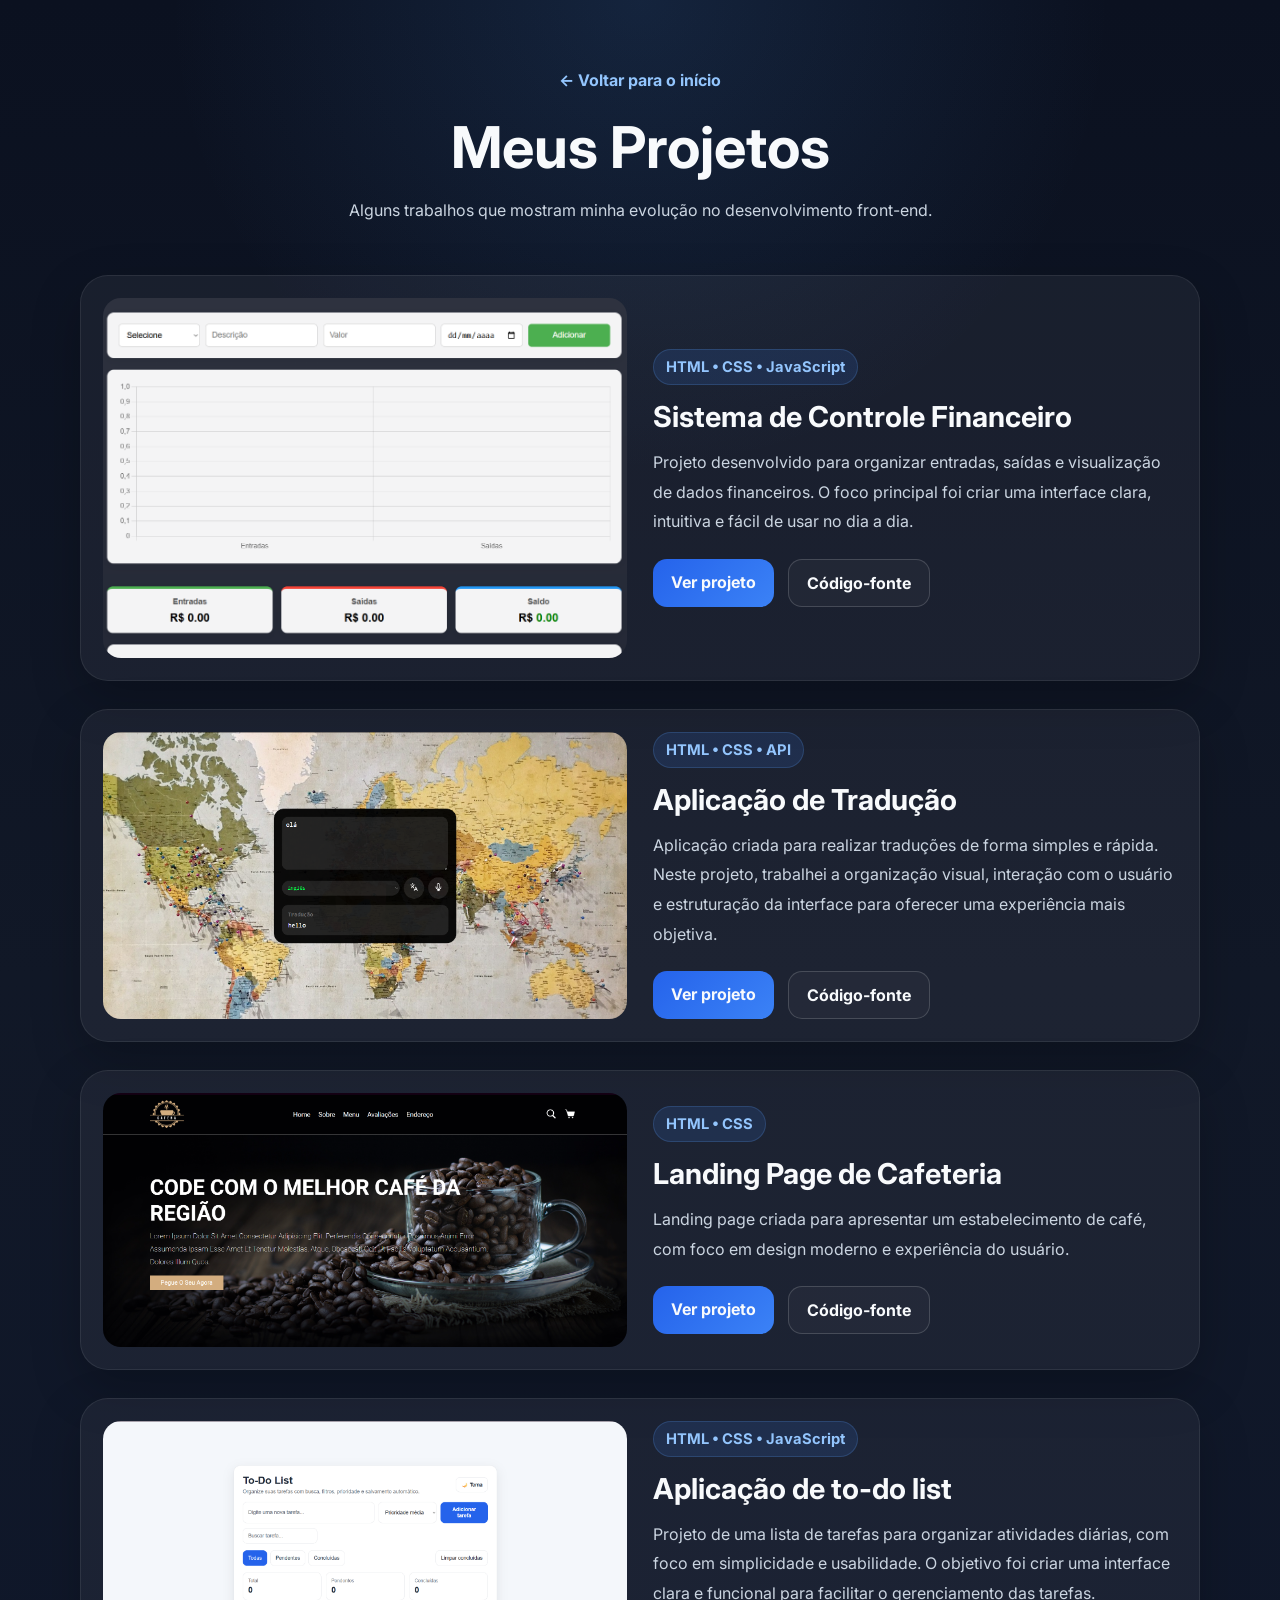
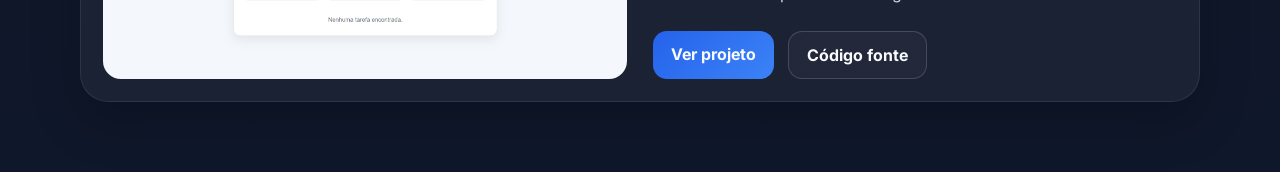
==== projetos.html @ 3b0664f7 "Add files via upload" ====
<!DOCTYPE html>
<html lang="pt-BR">

<head>
    <meta charset="UTF-8">
    <meta name="viewport" content="width=device-width, initial-scale=1.0">
    <title>Projetos | Portfólio</title>
    <link rel="preconnect" href="https://fonts.googleapis.com">
    <link rel="preconnect" href="https://fonts.gstatic.com" crossorigin>
    <link href="https://fonts.googleapis.com/css2?family=Inter:wght@400;500;600;700;800&display=swap" rel="stylesheet">
    <link rel="stylesheet" href="projetos.css">
</head>

<body>

    <header class="topo-interno">
        <div class="container topo-conteudo">
            <a href="index.html" class="voltar">← Voltar para o início</a>
            <h1>Meus Projetos</h1>
            <p>Alguns trabalhos que mostram minha evolução no desenvolvimento front-end.</p>
        </div>
    </header>

    <main class="container projetos-grid">
        <article class="projeto-card">
            <img src="./imagens/Captura de tela 2026-02-20 171401.png" alt="Tela do projeto de controle financeiro">

            <div class="projeto-info">
                <span class="tag">HTML • CSS • JavaScript</span>
                <h2>Sistema de Controle Financeiro</h2>
                <p>
                    Projeto desenvolvido para organizar entradas, saídas e visualização de dados financeiros.
                    O foco principal foi criar uma interface clara, intuitiva e fácil de usar no dia a dia.
                </p>

                <div class="acoes">

                    <a href="#" class="botao primario">Ver projeto</a>
                    <a href="#" class="botao secundario">Código-fonte</a>
                </div>
            </div>
        </article>

        <article class="projeto-card">
            <img src="./imagens/Captura de tela 2026-02-20 174033.png" alt="Tela do projeto de tradução">

            <div class="projeto-info">
                <span class="tag">HTML • CSS • API</span>
                <h2>Aplicação de Tradução</h2>
                <p>
                    Aplicação criada para realizar traduções de forma simples e rápida.
                    Neste projeto, trabalhei a organização visual, interação com o usuário e estruturação
                    da interface para oferecer uma experiência mais objetiva.
                </p>

                <div class="acoes">
                    <a href="#" class="botao primario">Ver projeto</a>
                    <a href="#" class="botao secundario">Código-fonte</a>
                </div>
            </div>
        </article>

        <article class="projeto-card">
            <img src="./imagens/Captura de tela 2026-03-17 200037.png" alt="Tela de landing page de cafeteria">

            <div class="projeto-info">
                <span class="tag">HTML • CSS</span>
                <h2>Landing Page de Cafeteria</h2>
                <p>
                    Landing page criada para apresentar um estabelecimento de café, com foco em design moderno e
                    experiência do usuário.
                </p>

                <div class="acoes">
                    <a href="#" class="botao primario">Ver projeto</a>
                    <a href="#" class="botao secundario">Código-fonte</a>
                </div>
            </div>
        </article>

        <article class="projeto-card">
            <img src="./imagens/Captura de tela 2026-03-18 170943.png" alt="Tela de projeto de uma to-do list">
            <div class="projeto-info">
                <span class="tag">HTML • CSS • JavaScript</span>
                <h2>Aplicação de to-do list</h2>
                <p>
                    Projeto de uma lista de tarefas para organizar atividades diárias, com foco em simplicidade e
                    usabilidade. O objetivo foi criar uma interface clara e funcional para facilitar o gerenciamento
                    das tarefas.
                </p>

                <div class="acoes">
                    <a href="#" class="botao primario">Ver projeto</a>
                    <a href="#" class="botao secundario">Código fonte</a>
                </div>
            </div>
        </article>
    </main>
</body>

</html>
---- projetos.css ----
* {
    margin: 0;
    padding: 0;
    box-sizing: border-box;
}

body {
    font-family: 'Inter', sans-serif;
    background:
        radial-gradient(circle at top, rgba(74, 144, 226, 0.15), transparent 25%),
        linear-gradient(180deg, #0b1120 0%, #111827 55%, #0f172a 100%);
    color: #f8fafc;
}

a {
    text-decoration: none;
    color: inherit;
}

img {
    display: block;
    width: 100%;
}

.container {
    width: min(1120px, 90%);
    margin: 0 auto;
}

.topo-interno {
    padding: 70px 0 30px;
}

.topo-conteudo {
    text-align: center;
}

.voltar {
    display: inline-block;
    margin-bottom: 22px;
    color: #93c5fd;
    font-weight: 700;
}

.topo-conteudo h1 {
    font-size: clamp(2.2rem, 5vw, 3.6rem);
    margin-bottom: 14px;
}

.topo-conteudo p {
    color: #cbd5e1;
    max-width: 680px;
    margin: 0 auto;
    line-height: 1.8;
}

.projetos-grid {
    display: grid;
    gap: 28px;
    padding: 20px 0 70px;
}

.projeto-card {
    display: grid;
    grid-template-columns: 1fr 1fr;
    gap: 26px;
    align-items: center;
    background: rgba(255, 255, 255, 0.05);
    border: 1px solid rgba(255, 255, 255, 0.08);
    border-radius: 28px;
    padding: 22px;
    box-shadow: 0 18px 50px rgba(0, 0, 0, 0.22);
}

.projeto-card img {
    border-radius: 18px;
    height: 100%;
    max-height: 360px;
    object-fit: cover;
}

.projeto-info {
    display: flex;
    flex-direction: column;
    gap: 14px;
}

.tag {
    width: fit-content;
    padding: 8px 12px;
    border-radius: 999px;
    background: rgba(59, 130, 246, 0.14);
    border: 1px solid rgba(96, 165, 250, 0.2);
    color: #93c5fd;
    font-size: 0.92rem;
    font-weight: 700;
}

.projeto-info h2 {
    font-size: 1.8rem;
}

.projeto-info p {
    color: #cbd5e1;
    line-height: 1.85;
}

.acoes {
    display: flex;
    gap: 14px;
    flex-wrap: wrap;
    margin-top: 8px;
}

.botao {
    padding: 13px 18px;
    border-radius: 14px;
    font-weight: 700;
    transition: transform 0.25s ease, opacity 0.25s ease;
}

.botao:hover {
    transform: translateY(-3px);
}

.primario {
    background: linear-gradient(135deg, #2563eb, #3b82f6);
}

.secundario {
    border: 1px solid rgba(255, 255, 255, 0.16);
    background: rgba(255, 255, 255, 0.03);
}

@media (max-width: 860px) {
    .projeto-card {
        grid-template-columns: 1fr;
    }

    .projeto-card img {
        max-height: 300px;
    }
}

@media (max-width: 520px) {
    .topo-interno {
        padding-top: 50px;
    }

    .projeto-card {
        padding: 18px;
    }

    .projeto-info h2 {
        font-size: 1.5rem;
    }
}
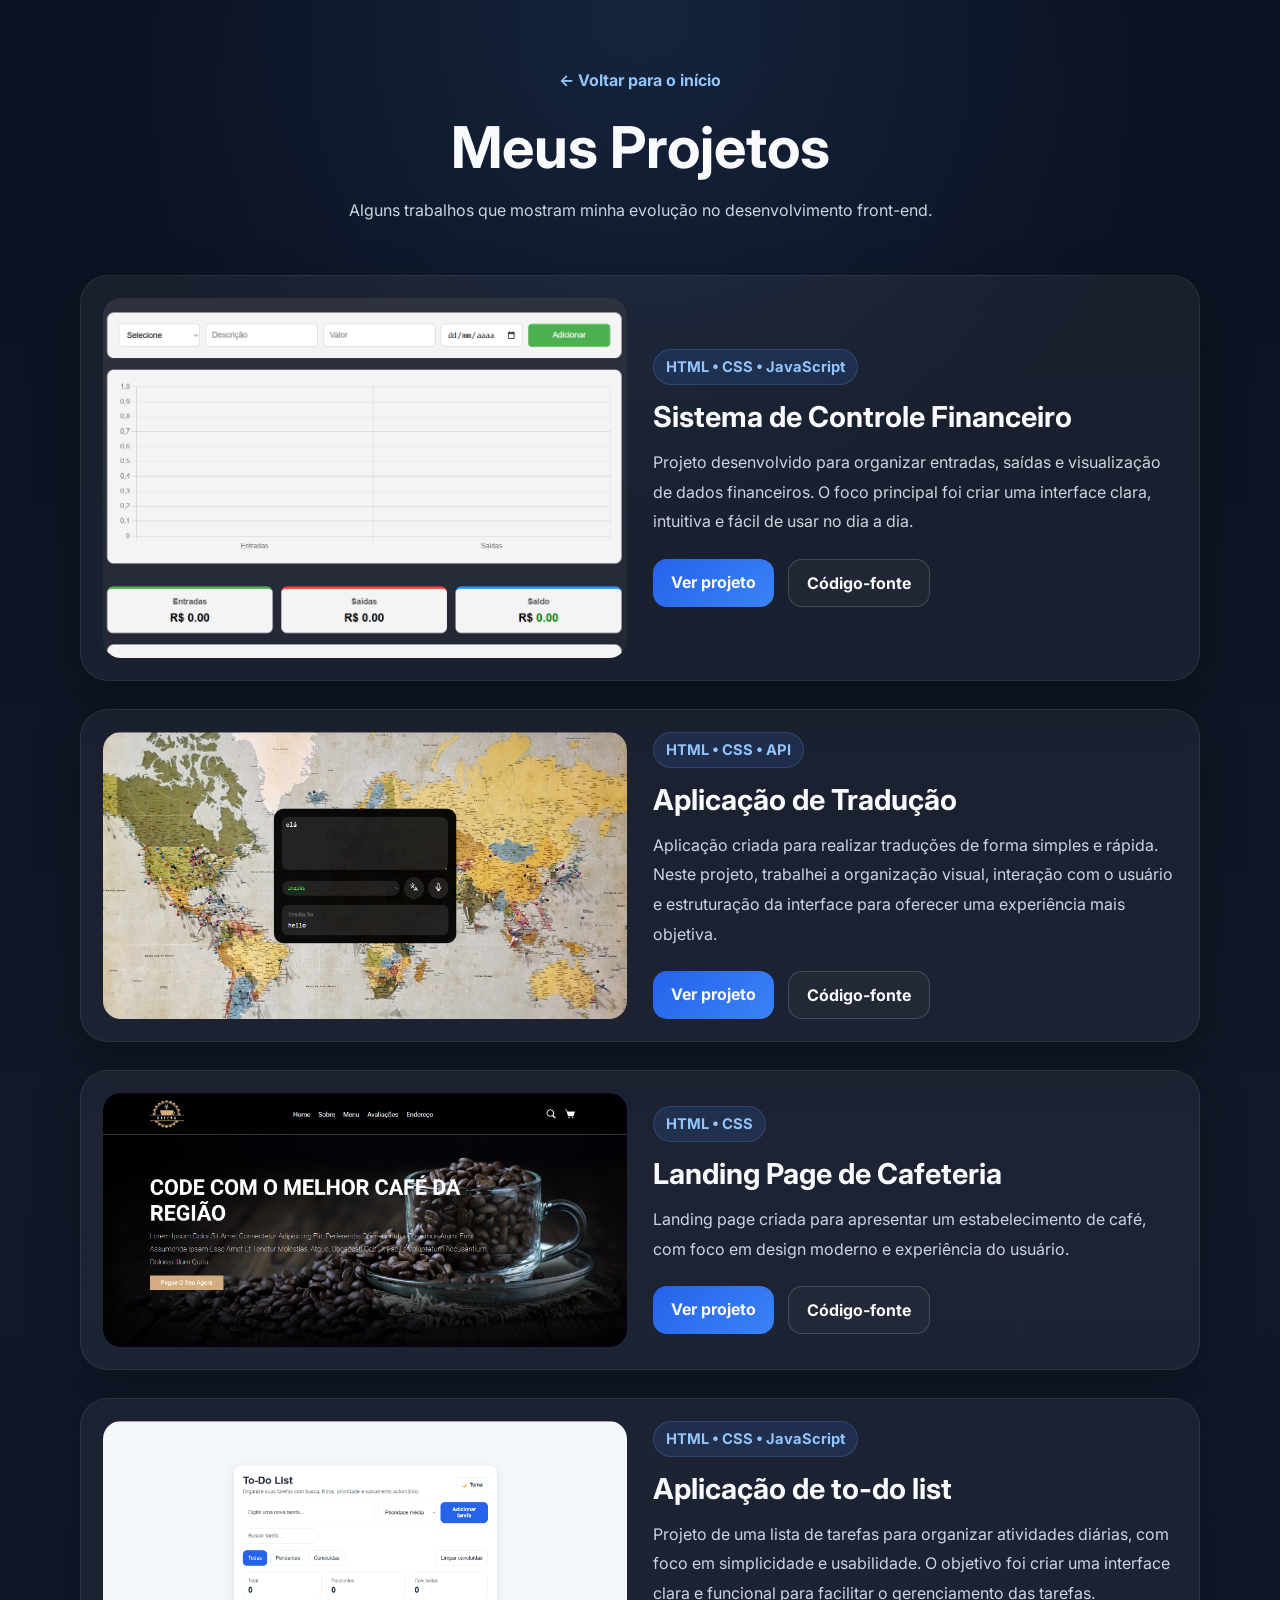
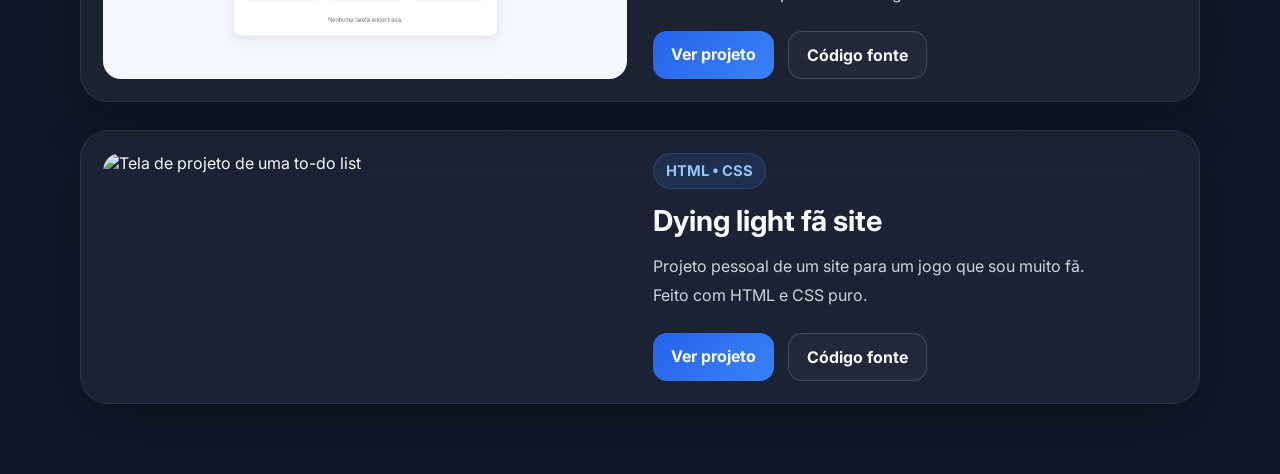
==== commit 082e4b0d: "Update projetos.html" ====
--- a/projetos.html
+++ b/projetos.html
@@ -35,8 +35,8 @@
 
                 <div class="acoes">
 
-                    <a href="#" class="botao primario">Ver projeto</a>
-                    <a href="#" class="botao secundario">Código-fonte</a>
+                    <a href="https://controle-financeiro-js-cyan.vercel.app" target="_blank" class="botao primario">Ver projeto</a>
+                    <a href="https://github.com/Forgotentubba/Controle-financeiro-js/blob/main/index.html" target="_blank" class="botao secundario">Código-fonte</a>
                 </div>
             </div>
         </article>
@@ -54,8 +54,8 @@
                 </p>
 
                 <div class="acoes">
-                    <a href="#" class="botao primario">Ver projeto</a>
-                    <a href="#" class="botao secundario">Código-fonte</a>
+                    <a href="https://forgotentubba.github.io/Um-site-para-traducao/" target="_blank" class="botao primario">Ver projeto</a>
+                    <a href="https://github.com/Forgotentubba/Um-site-para-traducao/blob/main/index.html" target="_blank"class="botao secundario">Código-fonte</a>
                 </div>
             </div>
         </article>
@@ -72,8 +72,8 @@
                 </p>
 
                 <div class="acoes">
-                    <a href="#" class="botao primario">Ver projeto</a>
-                    <a href="#" class="botao secundario">Código-fonte</a>
+                    <a href="https://cafe-ten-xi.vercel.app" target="_blank" class="botao primario">Ver projeto</a>
+                    <a href="https://github.com/Forgotentubba/cafe/blob/main/index.html" target="_blank" class="botao secundario">Código-fonte</a>
                 </div>
             </div>
         </article>
@@ -90,12 +90,30 @@
                 </p>
 
                 <div class="acoes">
-                    <a href="#" class="botao primario">Ver projeto</a>
-                    <a href="#" class="botao secundario">Código fonte</a>
+                    <a href="https://to-do-list-phi-weld-56.vercel.app" target="_blank" class="botao primario">Ver projeto</a>
+                    <a href="https://github.com/Forgotentubba/To-do-list/blob/main/index.html" target="_blank" class="botao secundario">Código fonte</a>
+                </div>
+            </div>
+        </article>
+
+        <article class="projeto-card">
+            <img src="./imagens/Captura de tela 2026-04-01 1738190.png" alt="Tela de projeto de uma to-do list">
+            <div class="projeto-info">
+                <span class="tag">HTML • CSS </span>
+                <h2>Dying light fã site </h2>
+                <p>
+                    Projeto pessoal de um site para um jogo que sou muito fã.
+                     <br>
+                    Feito com HTML e CSS puro.
+                </p>
+
+                <div class="acoes">
+                    <a href="" target="_blank" class="botao primario">Ver projeto</a>
+                    <a href="https://github.com/Forgotentubba/Dying-Ligth-Fan-Site/blob/main/index.html" target="_blank" class="botao secundario">Código fonte</a>
                 </div>
             </div>
         </article>
     </main>
 </body>
 
-</html>+</html>
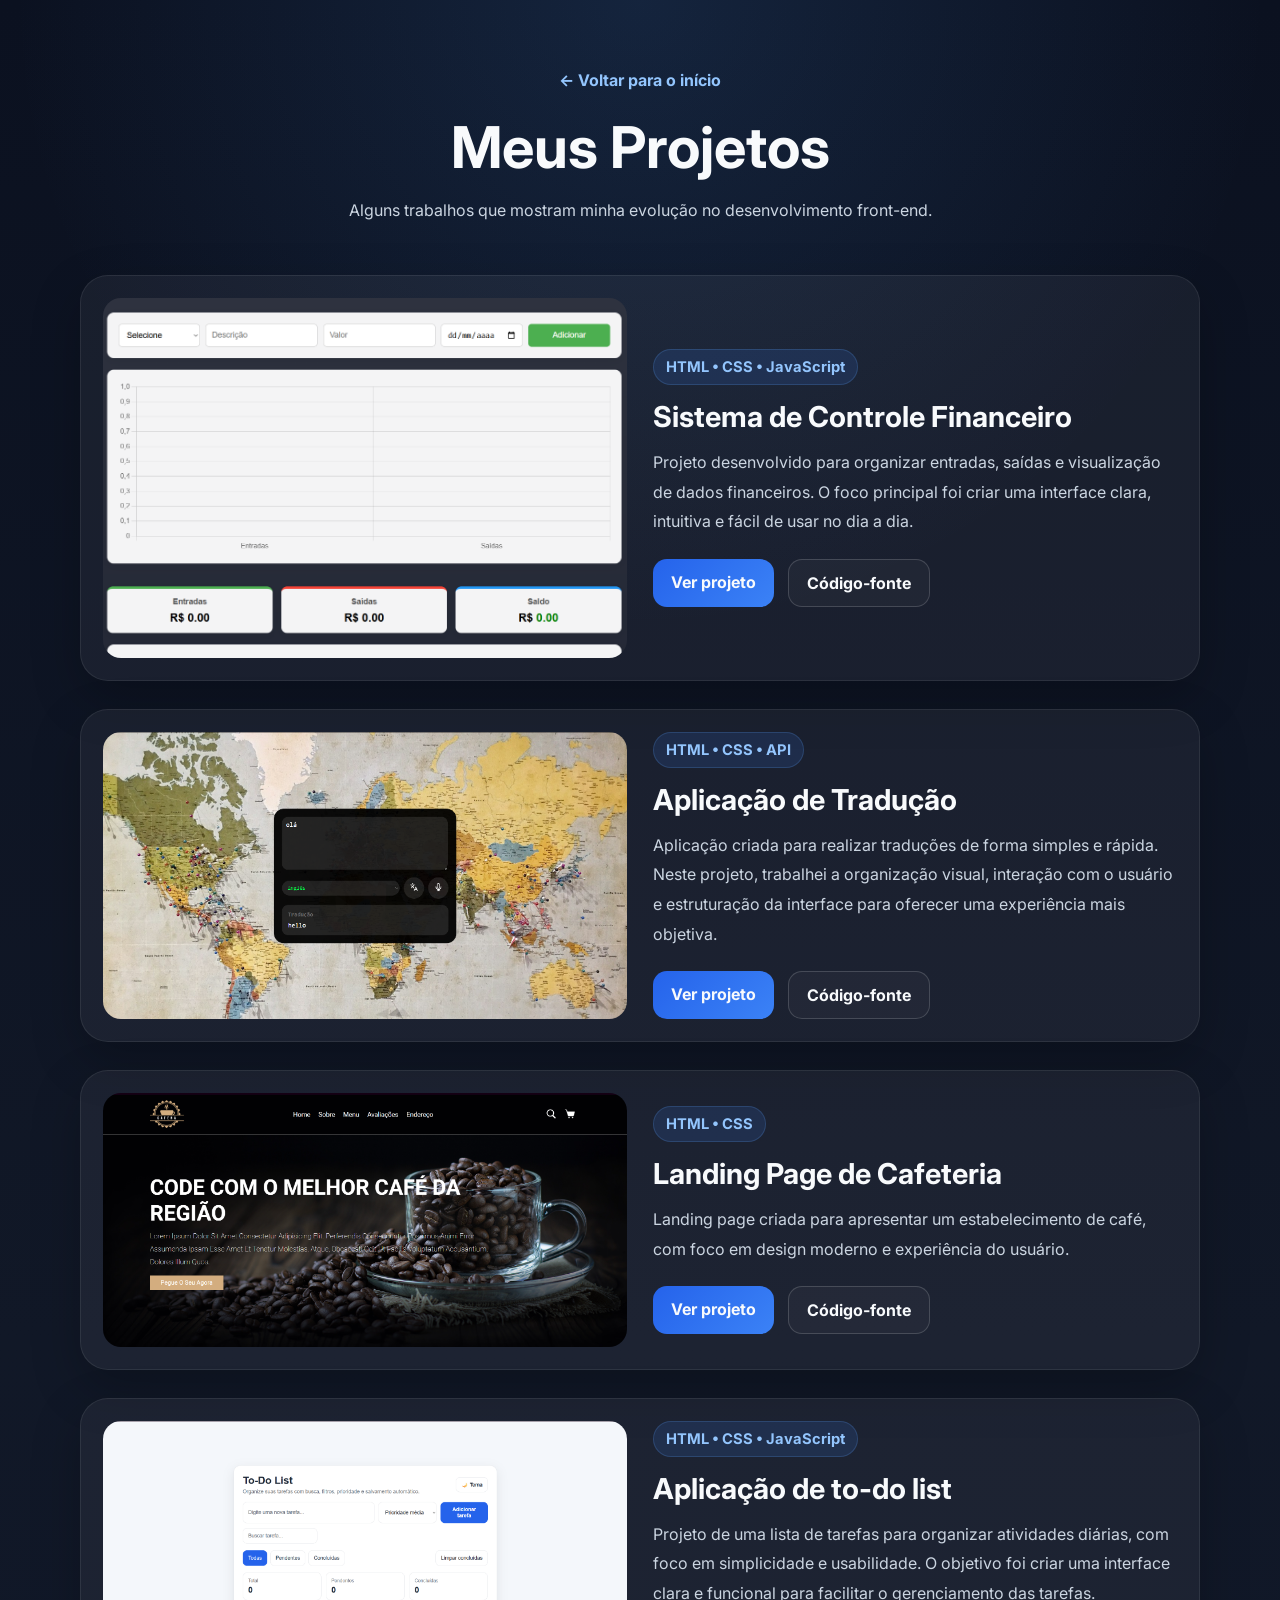
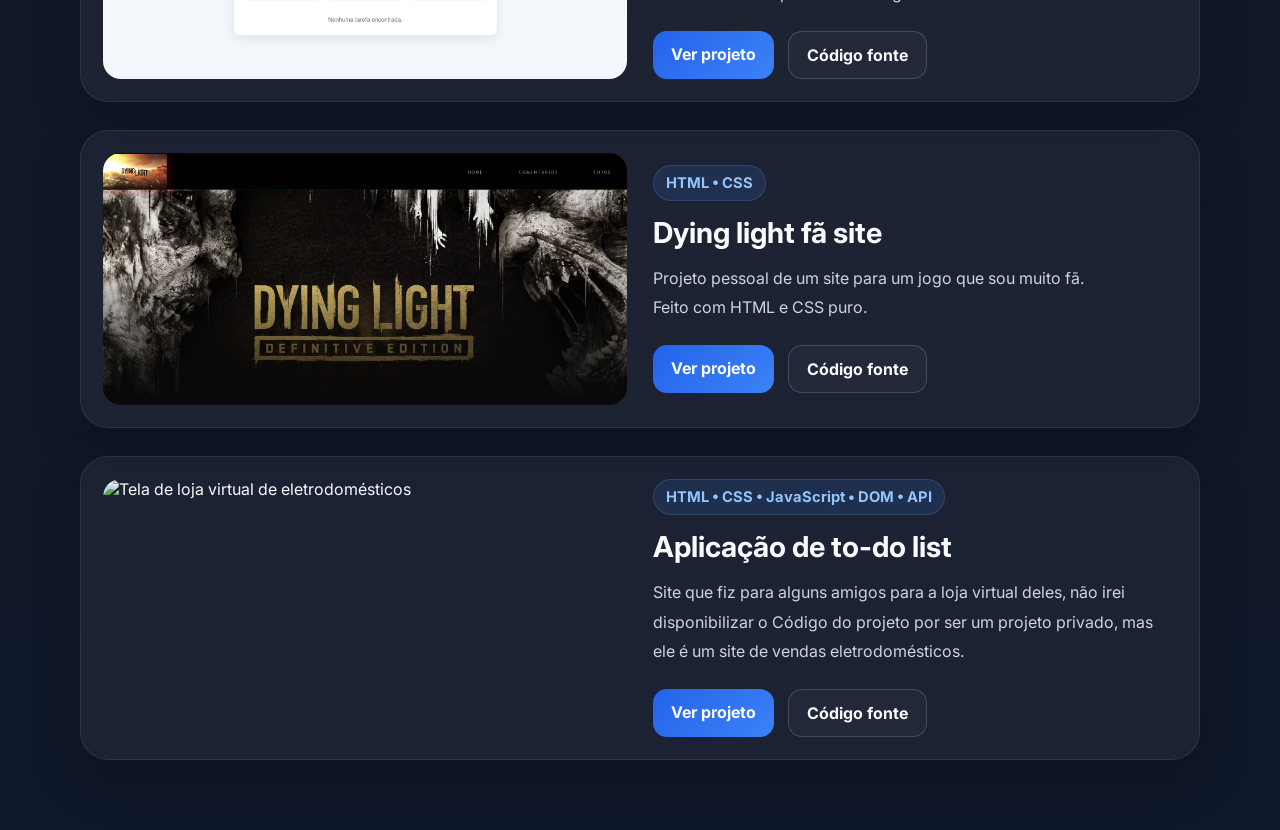
==== commit a1e3163b: "Update projetos.html" ====
--- a/projetos.html
+++ b/projetos.html
@@ -108,8 +108,25 @@
                 </p>
 
                 <div class="acoes">
-                    <a href="" target="_blank" class="botao primario">Ver projeto</a>
+                    <a href="https://dying-ligth-fan-site.vercel.app" target="_blank" class="botao primario">Ver projeto</a>
                     <a href="https://github.com/Forgotentubba/Dying-Ligth-Fan-Site/blob/main/index.html" target="_blank" class="botao secundario">Código fonte</a>
+                </div>
+            </div>
+        </article>
+        <article class="projeto-card">
+            <img src="./imagens/Captura de tela 2026-04-13 211001.png" alt="Tela de loja virtual de eletrodomésticos">
+            <div class="projeto-info">
+                <span class="tag">HTML • CSS • JavaScript • DOM • API</span>
+                <h2>Aplicação de to-do list</h2>
+                <p>
+                    Site que fiz para alguns amigos para a loja virtual deles,
+                    não irei disponibilizar o Código do projeto por ser um projeto privado,
+                     mas ele é um site de vendas eletrodomésticos.
+                </p>
+
+                <div class="acoes">
+                    <a href="https://ebenezer-nine.vercel.app" target="_blank" class="botao primario">Ver projeto</a>
+                    <a href="#" class="botao secundario">Código fonte</a>
                 </div>
             </div>
         </article>
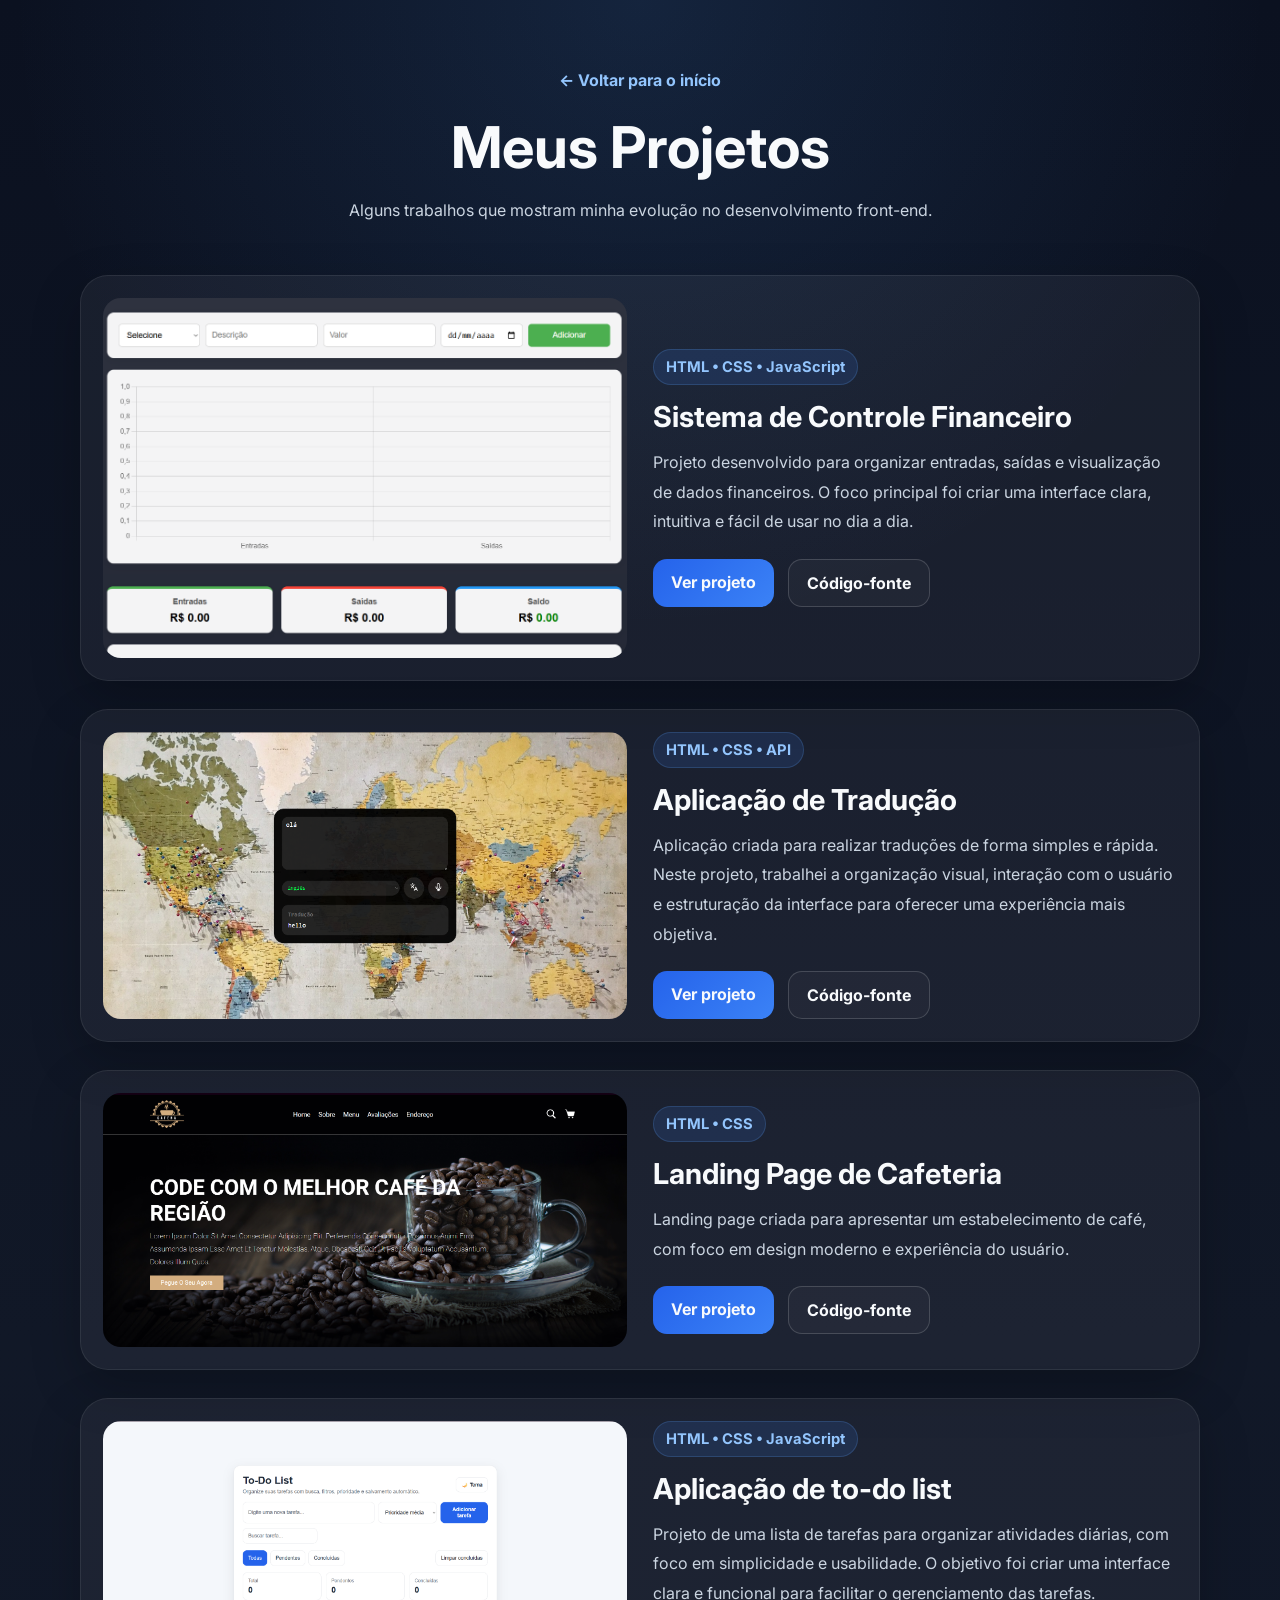
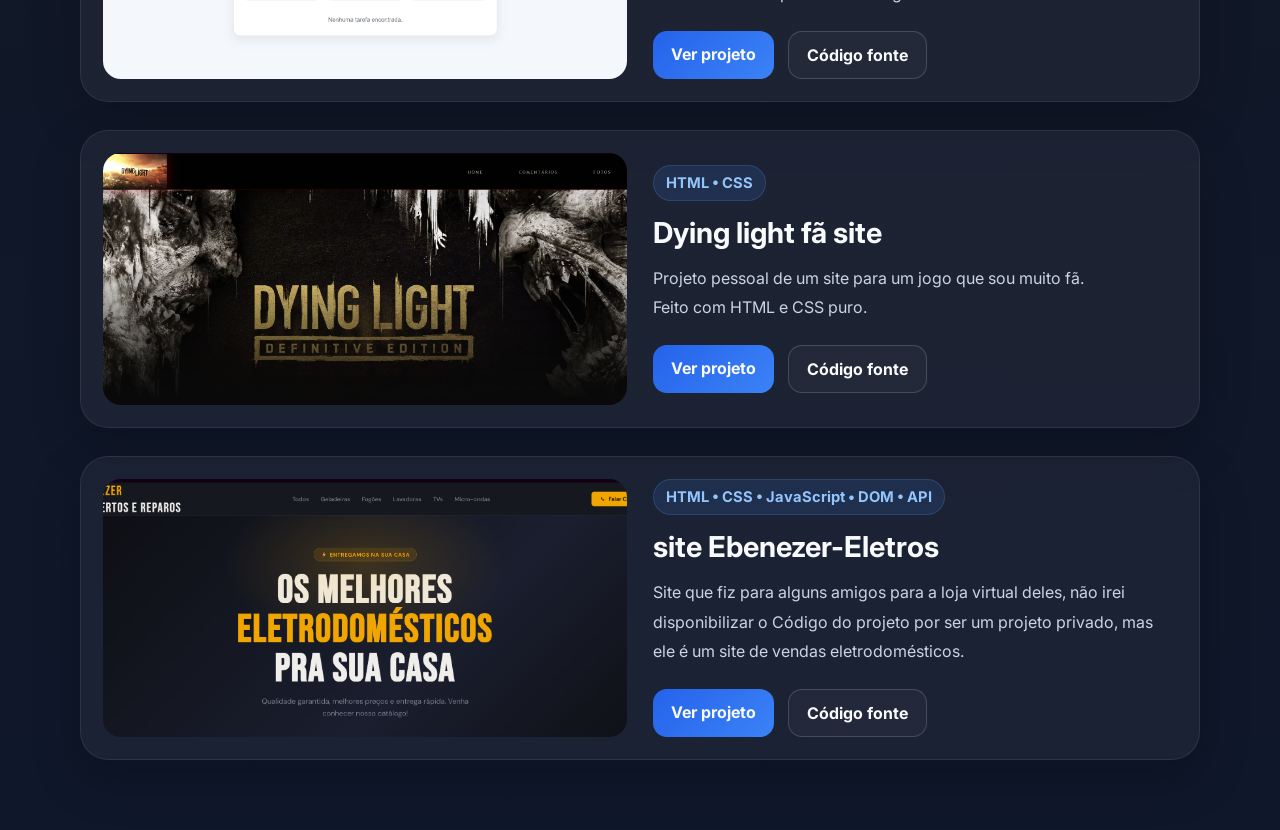
==== commit 6ac38dc7: "Atualizar o projetos.html" ====
--- a/projetos.html
+++ b/projetos.html
@@ -117,7 +117,7 @@
             <img src="./imagens/Captura de tela 2026-04-13 211001.png" alt="Tela de loja virtual de eletrodomésticos">
             <div class="projeto-info">
                 <span class="tag">HTML • CSS • JavaScript • DOM • API</span>
-                <h2>Aplicação de to-do list</h2>
+                <h2>site Ebenezer-Eletros</h2>
                 <p>
                     Site que fiz para alguns amigos para a loja virtual deles,
                     não irei disponibilizar o Código do projeto por ser um projeto privado,
